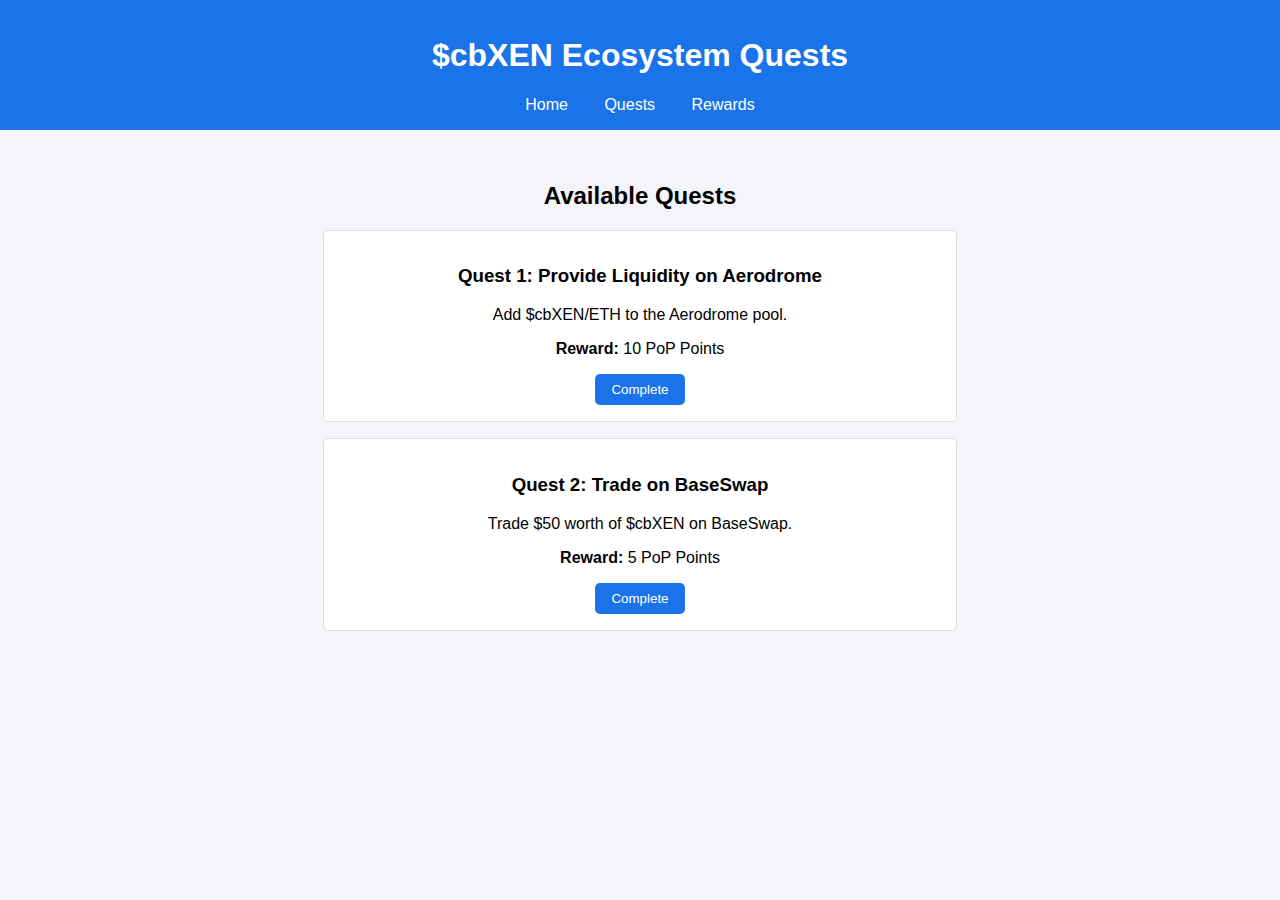
==== quest.html @ b2e922bb "rename update" ====
<!DOCTYPE html>
<html lang="en">
<head>
    <meta charset="UTF-8">
    <meta name="viewport" content="width=device-width, initial-scale=1.0">
    <title>Quests - $cbXEN Ecosystem</title>
    <link rel="stylesheet" href="styles.css">
</head>
<body>
    <header>
        <h1>$cbXEN Ecosystem Quests</h1>
        <nav>
            <a href="index.html">Home</a>
            <a href="quests.html">Quests</a>
            <a href="rewards.html">Rewards</a>
        </nav>
    </header>
    <main>
        <h2>Available Quests</h2>
        <div class="quest">
            <h3>Quest 1: Provide Liquidity on Aerodrome</h3>
            <p>Add $cbXEN/ETH to the Aerodrome pool.</p>
            <p><strong>Reward:</strong> 10 PoP Points</p>
            <button onclick="completeQuest(1, 10)">Complete</button>
        </div>
        <div class="quest">
            <h3>Quest 2: Trade on BaseSwap</h3>
            <p>Trade $50 worth of $cbXEN on BaseSwap.</p>
            <p><strong>Reward:</strong> 5 PoP Points</p>
            <button onclick="completeQuest(2, 5)">Complete</button>
        </div>
    </main>
    <script src="script.js"></script>
</body>
</html>
---- styles.css ----
body {
    font-family: Arial, sans-serif;
    margin: 0;
    padding: 0;
    background-color: #f4f4f9;
}
header {
    background-color: #1a73e8;
    color: white;
    padding: 1rem;
    text-align: center;
}
nav a {
    color: white;
    margin: 0 1rem;
    text-decoration: none;
}
nav a:hover {
    text-decoration: underline;
}
main {
    padding: 2rem;
    text-align: center;
}
.btn {
    display: inline-block;
    padding: 0.5rem 1rem;
    background-color: #1a73e8;
    color: white;
    text-decoration: none;
    border-radius: 5px;
}
.btn:hover {
    background-color: #1557b0;
}

.quest {
    background-color: white;
    border: 1px solid #ddd;
    border-radius: 5px;
    margin: 1rem auto;
    padding: 1rem;
    max-width: 600px;
}
.quest button {
    background-color: #1a73e8;
    color: white;
    border: none;
    padding: 0.5rem 1rem;
    border-radius: 5px;
    cursor: pointer;
}
.quest button:hover {
    background-color: #1557b0;
}
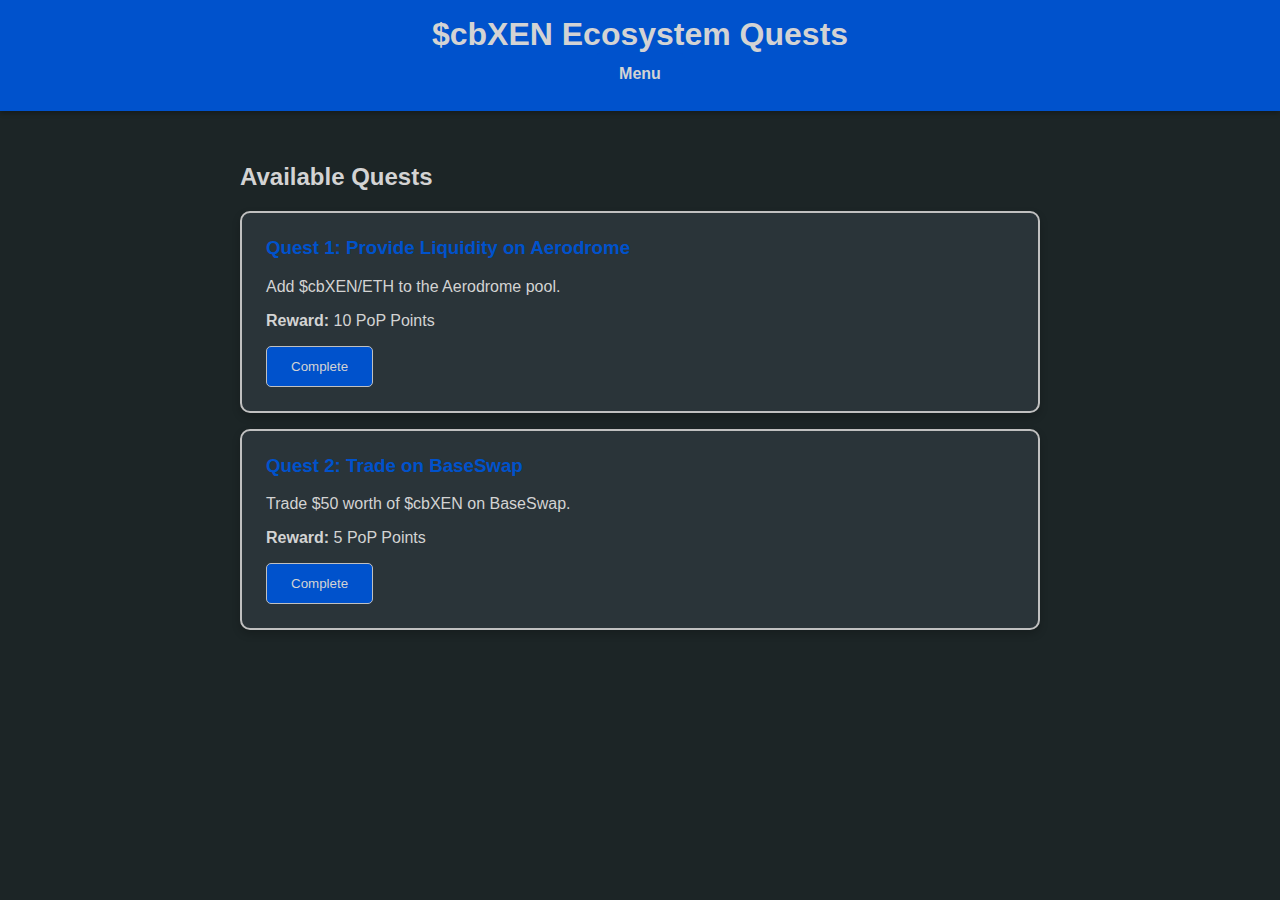
==== commit 0b412df8: "updates" ====
--- a/quest.html
+++ b/quest.html
@@ -10,9 +10,16 @@
     <header>
         <h1>$cbXEN Ecosystem Quests</h1>
         <nav>
-            <a href="index.html">Home</a>
-            <a href="quests.html">Quests</a>
-            <a href="rewards.html">Rewards</a>
+            <ul class="nav-menu">
+                <li>
+                    <a href="#">Menu</a>
+                    <ul class="dropdown">
+                        <li><a href="index.html">Home</a></li>
+                        <li><a href="quests.html">Quests</a></li>
+                        <li><a href="rewards.html">Rewards</a></li>
+                    </ul>
+                </li>
+            </ul>
         </nav>
     </header>
     <main>
--- a/styles.css
+++ b/styles.css
@@ -1,55 +1,129 @@
+/* Reset and Base Styles */
 body {
-    font-family: Arial, sans-serif;
+    font-family: 'Arial', sans-serif;
     margin: 0;
     padding: 0;
-    background-color: #f4f4f9;
+    background-color: #1c2526; /* Black background */
+    color: #d3d3d3; /* Silver text */
 }
+
+/* Header and Navigation */
 header {
-    background-color: #1a73e8;
-    color: white;
+    background-color: #0052cc; /* Blue header */
     padding: 1rem;
     text-align: center;
+    box-shadow: 0 2px 5px rgba(0, 0, 0, 0.3);
 }
-nav a {
-    color: white;
-    margin: 0 1rem;
+
+header h1 {
+    margin: 0;
+    color: #d3d3d3; /* Silver header text */
+}
+
+/* Dropdown Navigation */
+nav {
+    position: relative;
+    display: inline-block;
+}
+
+.nav-menu {
+    list-style: none;
+    margin: 0;
+    padding: 0;
+    background-color: #0052cc; /* Blue background for dropdown */
+    border-radius: 5px;
+}
+
+.nav-menu li {
+    position: relative;
+}
+
+.nav-menu li a {
+    display: block;
+    padding: 0.75rem 1.5rem;
+    color: #d3d3d3; /* Silver text */
     text-decoration: none;
+    font-weight: bold;
 }
-nav a:hover {
-    text-decoration: underline;
+
+.nav-menu li:hover > a {
+    background-color: #1c2526; /* Black hover background */
+    color: #ffffff; /* White text on hover */
 }
+
+/* Dropdown */
+.nav-menu .dropdown {
+    display: none;
+    position: absolute;
+    top: 100%;
+    left: 0;
+    background-color: #0052cc; /* Blue dropdown background */
+    min-width: 150px;
+    box-shadow: 0 2px 5px rgba(0, 0, 0, 0.3);
+    border-radius: 5px;
+    z-index: 1;
+}
+
+.nav-menu li:hover .dropdown {
+    display: block;
+}
+
+.nav-menu .dropdown li a {
+    padding: 0.5rem 1rem;
+    color: #d3d3d3; /* Silver text */
+}
+
+.nav-menu .dropdown li:hover a {
+    background-color: #1c2526; /* Black hover background */
+    color: #ffffff; /* White text on hover */
+}
+
+/* Main Content */
 main {
     padding: 2rem;
-    text-align: center;
-}
-.btn {
-    display: inline-block;
-    padding: 0.5rem 1rem;
-    background-color: #1a73e8;
-    color: white;
-    text-decoration: none;
-    border-radius: 5px;
-}
-.btn:hover {
-    background-color: #1557b0;
+    max-width: 800px;
+    margin: 0 auto;
 }
 
-.quest {
-    background-color: white;
-    border: 1px solid #ddd;
-    border-radius: 5px;
-    margin: 1rem auto;
-    padding: 1rem;
-    max-width: 600px;
+/* Box Styles for Content */
+section, .quest, .rewards-box {
+    background-color: #2a3439; /* Slightly lighter black for boxes */
+    border: 2px solid #c0c0c0; /* Silver border */
+    border-radius: 10px;
+    padding: 1.5rem;
+    margin: 1rem 0;
+    box-shadow: 0 4px 8px rgba(0, 0, 0, 0.2);
+    transition: transform 0.2s ease;
 }
-.quest button {
-    background-color: #1a73e8;
-    color: white;
-    border: none;
-    padding: 0.5rem 1rem;
+
+section:hover, .quest:hover, .rewards-box:hover {
+    transform: translateY(-5px); /* Slight lift on hover */
+}
+
+/* Headings and Text Inside Boxes */
+section h2, .quest h3, .rewards-box h2 {
+    color: #0052cc; /* Blue headings */
+    margin-top: 0;
+}
+
+section p, .quest p, .rewards-box p {
+    color: #d3d3d3; /* Silver text */
+}
+
+/* Buttons */
+.btn, .quest button {
+    display: inline-block;
+    padding: 0.75rem 1.5rem;
+    background-color: #0052cc; /* Blue button */
+    color: #d3d3d3; /* Silver text */
+    text-decoration: none;
+    border: 1px solid #c0c0c0; /* Silver border */
     border-radius: 5px;
     cursor: pointer;
+    transition: background-color 0.3s ease;
 }
-.quest button:hover {
-    background-color: #1557b0;
+
+.btn:hover, .quest button:hover {
+    background-color: #1c2526; /* Black hover background */
+    color: #ffffff; /* White text on hover */
 }